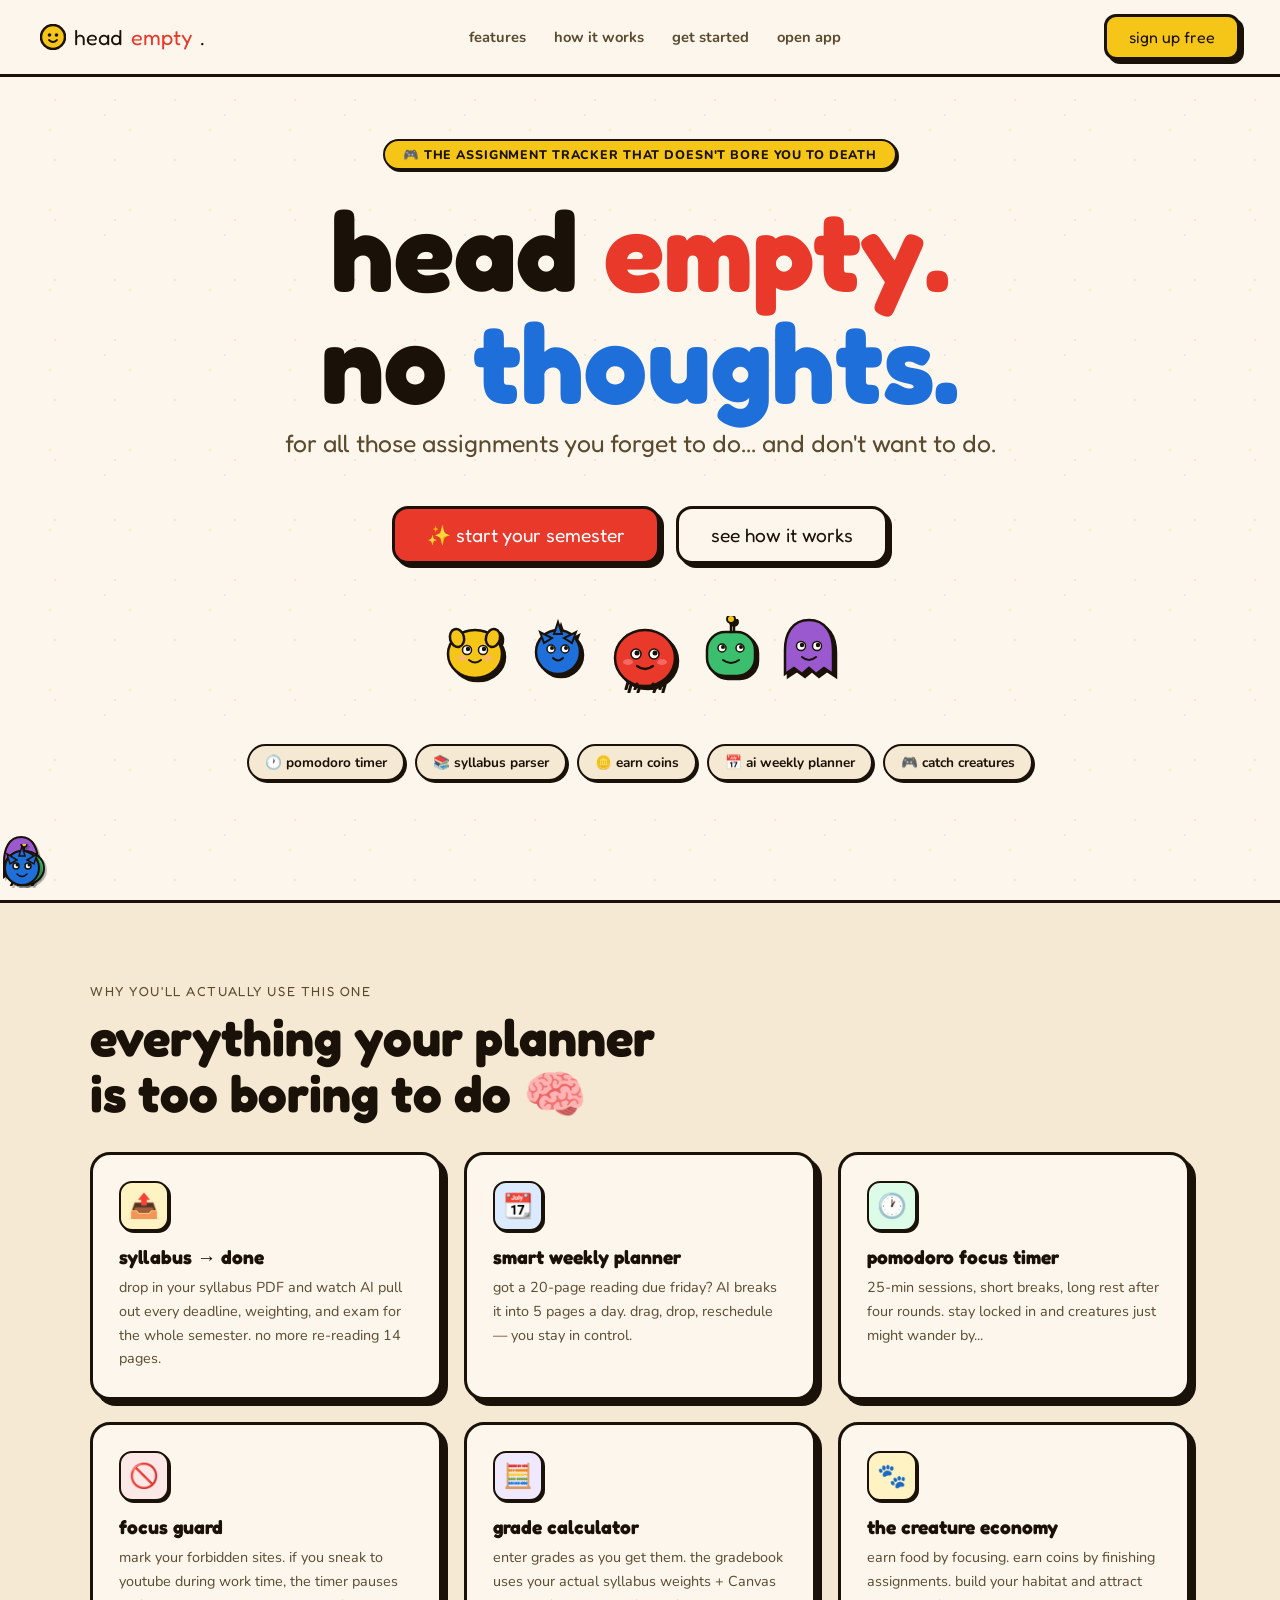
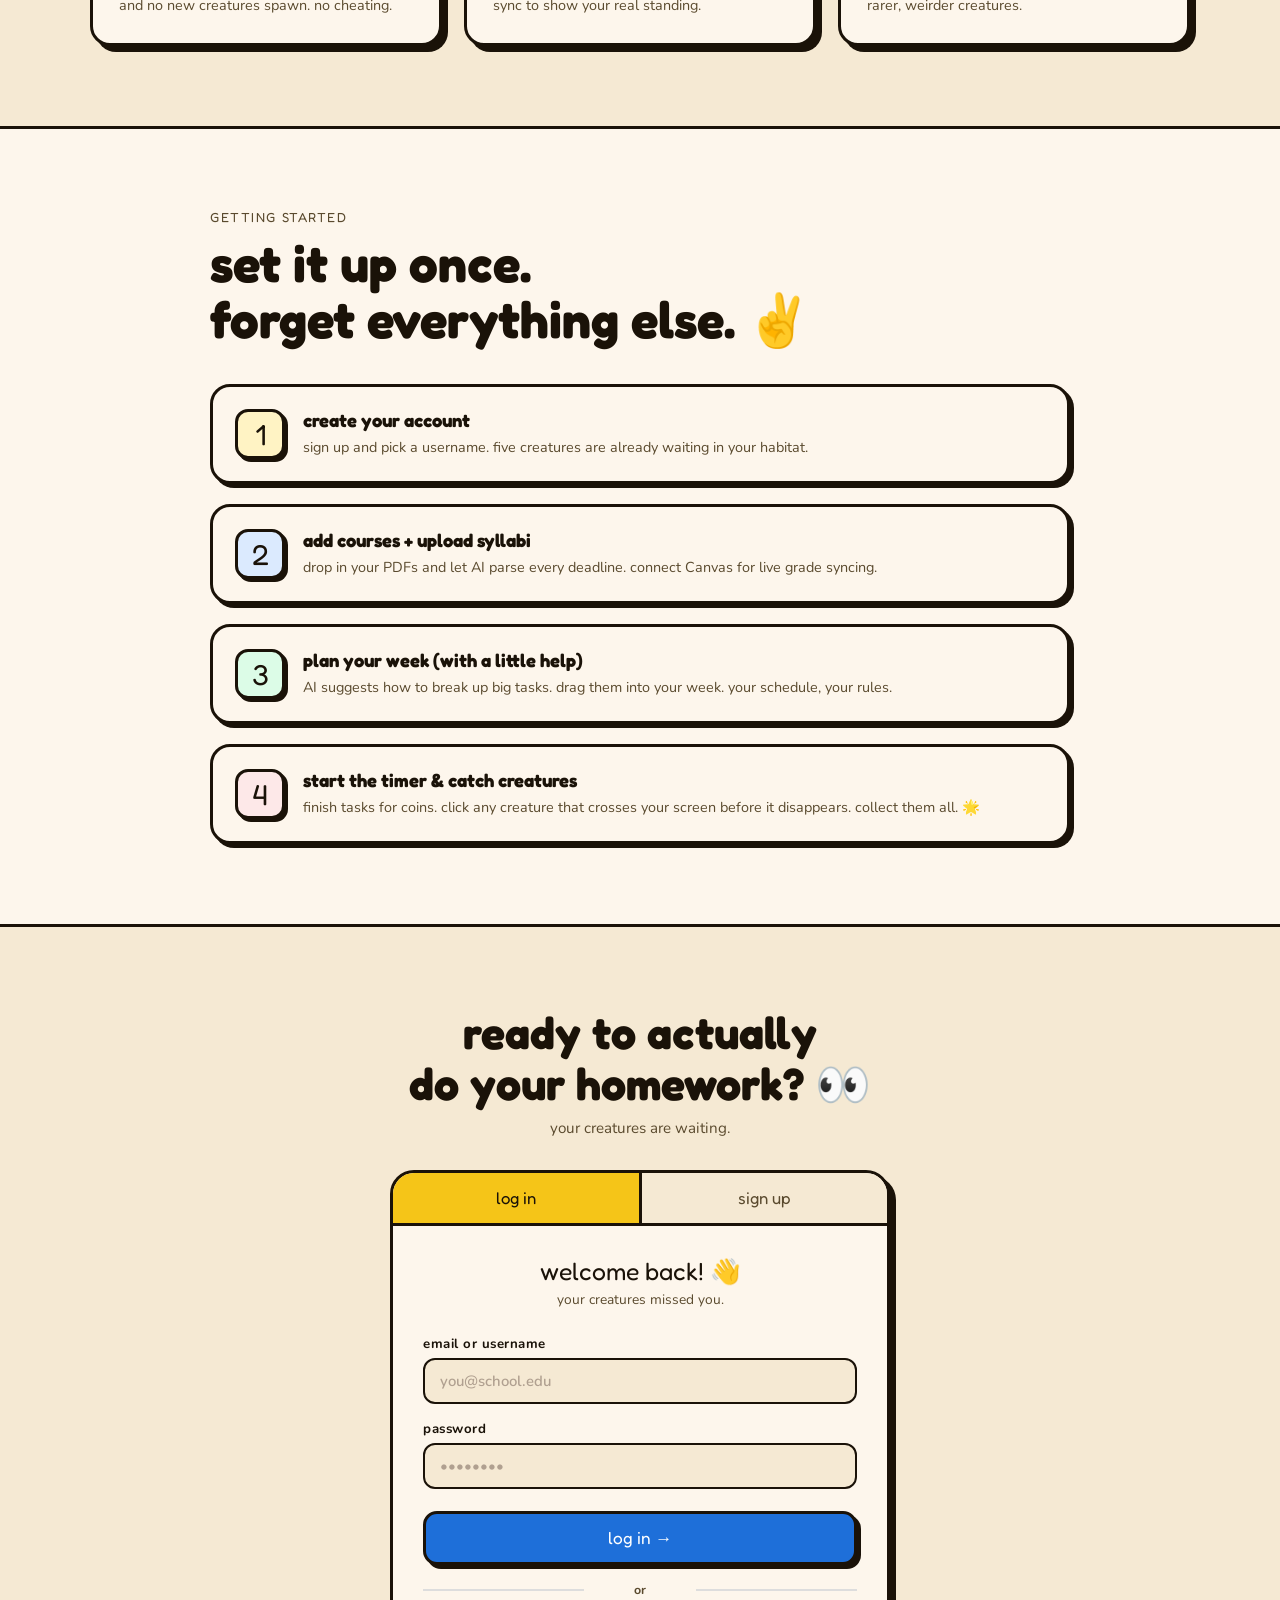
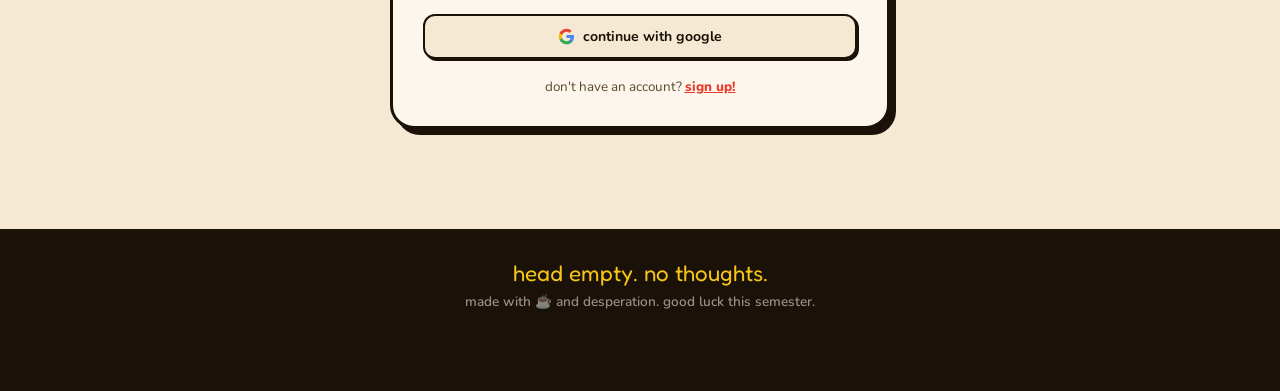
==== index.html @ 8c41ef98 "many changes moved to database, landing page, new characters, google oAuth" ====
<!DOCTYPE html>
<html lang="en">
<head>
  <meta charset="UTF-8" />
  <meta name="viewport" content="width=device-width, initial-scale=1.0" />
  <title>head empty. no thoughts.</title>
  <!-- Same host as Live Server / static hosting; must match a CORS origin on the API -->
  <meta name="api-base" content="http://127.0.0.1:8001" />
  <link href="https://fonts.googleapis.com/css2?family=Fredoka+One&family=Nunito:wght@400;600;700;800&display=swap" rel="stylesheet" />
  <style>
    *, *::before, *::after { box-sizing: border-box; margin: 0; padding: 0; }

    :root {
      --beige: #fdf6ec;
      --beige-dark: #f5e9d3;
      --red: #e8392a;
      --blue: #1e6fd9;
      --yellow: #f5c518;
      --green: #3bbf6e;
      --purple: #9b59d0;
      --ink: #1a1208;
      --ink-light: #5a4a2e;
      --card-shadow: 4px 4px 0px var(--ink);
      --card-shadow-lg: 6px 6px 0px var(--ink);
    }

    html { scroll-behavior: smooth; }

    body {
      background-color: var(--beige);
      font-family: 'Nunito', sans-serif;
      color: var(--ink);
      overflow-x: hidden;
    }

    body::before {
      content: '';
      position: fixed; inset: 0;
      background-image:
        radial-gradient(circle, var(--yellow) 2px, transparent 2px),
        radial-gradient(circle, var(--blue) 1.5px, transparent 1.5px),
        radial-gradient(circle, var(--red) 1px, transparent 1px);
      background-size: 80px 80px, 120px 120px, 60px 60px;
      background-position: 10px 10px, 45px 55px, 25px 70px;
      opacity: 0.10;
      pointer-events: none; z-index: 0;
    }

    /* ── WALKING CREATURES ── */
    .creature-lane {
      position: fixed;
      bottom: 0; left: 0; right: 0;
      height: 72px;
      overflow: hidden;
      pointer-events: none;
      z-index: 999;
    }

    .creature {
      position: absolute;
      bottom: 8px;
      animation: walk linear infinite;
      cursor: pointer;
      pointer-events: all;
      transition: transform 0.1s;
      filter: drop-shadow(2px 2px 0px rgba(0,0,0,0.25));
    }
    .creature:hover { transform: scale(1.3) translateY(-6px) !important; }

    @keyframes walk {
      from { transform: translateX(-120px); }
      to   { transform: translateX(calc(100vw + 120px)); }
    }

    .c1 { animation-duration: 18s; animation-delay: 0s; }
    .c2 { animation-duration: 23s; animation-delay: 7s; }
    .c3 { animation-duration: 16s; animation-delay: 14s; }
    .c4 { animation-duration: 29s; animation-delay: 3s; }

    /* ── NAV ── */
    nav {
      position: fixed; top: 0; left: 0; right: 0;
      z-index: 500;
      display: flex; align-items: center; justify-content: space-between;
      padding: 14px 40px;
      background: var(--beige);
      border-bottom: 3px solid var(--ink);
    }

    .nav-logo {
      font-family: 'Fredoka One', cursive;
      font-size: 1.35rem;
      color: var(--ink);
      text-decoration: none;
      display: flex; align-items: center; gap: 8px;
    }
    .nav-logo span { color: var(--red); }

    .nav-links { display: flex; gap: 28px; align-items: center; }
    .nav-links a {
      font-weight: 700; font-size: 0.92rem;
      color: var(--ink-light); text-decoration: none; text-transform: lowercase;
      transition: color 0.15s;
    }
    .nav-links a:hover { color: var(--red); }

    .btn {
      display: inline-flex; align-items: center; justify-content: center; gap: 6px;
      padding: 10px 22px;
      font-family: 'Fredoka One', cursive;
      font-size: 1rem;
      border-radius: 12px;
      border: 3px solid var(--ink);
      cursor: pointer;
      transition: transform 0.1s, box-shadow 0.1s;
      text-decoration: none;
      box-shadow: var(--card-shadow);
      text-transform: lowercase;
    }
    .btn:hover  { transform: translate(-2px,-2px); box-shadow: var(--card-shadow-lg); }
    .btn:active { transform: translate(2px,2px); box-shadow: 1px 1px 0 var(--ink); }
    .btn-yellow { background: var(--yellow); color: var(--ink); }
    .btn-red    { background: var(--red);    color: #fff; }
    .btn-blue   { background: var(--blue);   color: #fff; }
    .btn-ghost  { background: var(--beige);  color: var(--ink); }
    .btn-big    { padding: 14px 32px; font-size: 1.2rem; border-radius: 16px; }

    /* ── HERO ── */
    .hero {
      min-height: 100vh;
      display: flex; flex-direction: column;
      align-items: center; justify-content: center;
      padding: 120px 40px 100px;
      text-align: center;
      position: relative; z-index: 1;
    }

    .hero-eyebrow {
      display: inline-block;
      background: var(--yellow);
      border: 2.5px solid var(--ink);
      border-radius: 99px;
      padding: 5px 18px;
      font-weight: 800; font-size: 0.78rem;
      letter-spacing: 0.07em; text-transform: uppercase;
      margin-bottom: 24px;
      box-shadow: 2px 2px 0 var(--ink);
      animation: pop-in 0.5s cubic-bezier(.34,1.56,.64,1) both;
    }

    .hero-title {
      font-family: 'Fredoka One', cursive;
      font-size: clamp(3rem, 9vw, 7rem);
      line-height: 1.0;
      margin-bottom: 10px;
      animation: pop-in 0.55s cubic-bezier(.34,1.56,.64,1) 0.1s both;
    }
    .hero-title .r { color: var(--red); }
    .hero-title .b { color: var(--blue); }

    .hero-sub {
      font-family: 'Fredoka One', cursive;
      font-size: clamp(1rem, 2.5vw, 1.55rem);
      color: var(--ink-light);
      margin-bottom: 48px;
      animation: pop-in 0.6s cubic-bezier(.34,1.56,.64,1) 0.2s both;
    }

    .hero-ctas {
      display: flex; gap: 16px; flex-wrap: wrap; justify-content: center;
      animation: pop-in 0.65s cubic-bezier(.34,1.56,.64,1) 0.3s both;
    }

    .hero-creatures {
      display: flex; gap: 18px; justify-content: center; flex-wrap: wrap;
      margin-top: 52px;
      animation: pop-in 0.7s cubic-bezier(.34,1.56,.64,1) 0.5s both;
    }
    .hc {
      animation: bob 2s ease-in-out infinite;
      cursor: pointer;
      filter: drop-shadow(3px 3px 0 var(--ink));
      transition: transform 0.15s;
    }
    .hc:nth-child(2) { animation-delay: 0.3s; }
    .hc:nth-child(3) { animation-delay: 0.6s; }
    .hc:nth-child(4) { animation-delay: 0.9s; }
    .hc:nth-child(5) { animation-delay: 1.2s; }
    .hc:hover { transform: scale(1.15) rotate(-5deg) !important; }

    @keyframes bob {
      0%,100% { transform: translateY(0); }
      50%      { transform: translateY(-10px); }
    }

    .hero-pills {
      display: flex; gap: 10px; flex-wrap: wrap; justify-content: center;
      margin-top: 48px;
      animation: pop-in 0.7s cubic-bezier(.34,1.56,.64,1) 0.65s both;
    }
    .pill {
      background: var(--beige-dark);
      border: 2.5px solid var(--ink);
      border-radius: 99px;
      padding: 7px 16px;
      font-weight: 700; font-size: 0.85rem;
      display: flex; align-items: center; gap: 5px;
      box-shadow: 2px 2px 0 var(--ink);
    }

    /* ── FEATURES ── */
    .features {
      background: var(--beige-dark);
      border-top: 3px solid var(--ink);
      border-bottom: 3px solid var(--ink);
      padding: 80px 40px;
      position: relative; z-index: 1;
    }
    .features-inner {
      max-width: 1100px; margin: 0 auto;
      display: grid; grid-template-columns: repeat(auto-fit, minmax(260px, 1fr));
      gap: 22px;
    }
    .feat-head { grid-column: 1/-1; margin-bottom: 8px; }
    .section-label {
      font-family: 'Fredoka One', cursive;
      font-size: 0.82rem; letter-spacing: 0.12em;
      text-transform: uppercase; color: var(--ink-light); margin-bottom: 10px;
    }
    .section-title {
      font-family: 'Fredoka One', cursive;
      font-size: clamp(2rem, 5vw, 3.2rem); line-height: 1.1;
    }

    .feat-card {
      background: var(--beige);
      border: 3px solid var(--ink); border-radius: 20px;
      padding: 26px;
      box-shadow: var(--card-shadow-lg);
      transition: transform 0.15s, box-shadow 0.15s;
      opacity: 0;
    }
    .feat-card:hover { transform: translate(-3px,-3px); box-shadow: 9px 9px 0 var(--ink); }
    .feat-icon {
      width: 50px; height: 50px; border-radius: 13px;
      border: 2.5px solid var(--ink);
      display: flex; align-items: center; justify-content: center;
      font-size: 1.5rem; margin-bottom: 14px;
      box-shadow: 2px 2px 0 var(--ink);
    }
    .feat-card h3 { font-family: 'Fredoka One', cursive; font-size: 1.2rem; margin-bottom: 7px; }
    .feat-card p  { font-size: 0.9rem; color: var(--ink-light); line-height: 1.65; }

    /* ── HOW IT WORKS ── */
    .how-section {
      padding: 80px 40px;
      background: var(--beige);
      position: relative; z-index: 1;
    }
    .how-inner { max-width: 860px; margin: 0 auto; }
    .steps { display: flex; flex-direction: column; gap: 20px; margin-top: 36px; }
    .step {
      display: flex; gap: 18px; align-items: flex-start;
      padding: 22px; background: var(--beige);
      border: 3px solid var(--ink); border-radius: 20px;
      box-shadow: var(--card-shadow);
      opacity: 0;
    }
    .step-num {
      font-family: 'Fredoka One', cursive; font-size: 1.8rem;
      min-width: 50px; height: 50px; border-radius: 13px;
      border: 3px solid var(--ink);
      display: flex; align-items: center; justify-content: center;
      flex-shrink: 0; box-shadow: 3px 3px 0 var(--ink);
    }
    .step-body h4 { font-family: 'Fredoka One', cursive; font-size: 1.15rem; margin-bottom: 5px; }
    .step-body p  { font-size: 0.9rem; color: var(--ink-light); line-height: 1.6; }

    /* ── AUTH ── */
    .auth-section {
      background: var(--beige-dark);
      border-top: 3px solid var(--ink);
      padding: 80px 40px 100px;
      position: relative; z-index: 1;
    }
    .auth-inner { max-width: 500px; margin: 0 auto; }
    .auth-heading { text-align: center; margin-bottom: 32px; }
    .auth-heading h2 { font-family: 'Fredoka One', cursive; font-size: clamp(1.8rem,4vw,2.8rem); line-height: 1.15; }
    .auth-heading p { color: var(--ink-light); font-size: 0.95rem; margin-top: 8px; }

    .auth-card {
      background: var(--beige);
      border: 3px solid var(--ink); border-radius: 24px;
      box-shadow: var(--card-shadow-lg);
      overflow: hidden;
    }
    .auth-tabs { display: flex; border-bottom: 3px solid var(--ink); }
    .auth-tab {
      flex: 1; padding: 15px;
      font-family: 'Fredoka One', cursive; font-size: 1.05rem;
      text-align: center; cursor: pointer;
      background: var(--beige-dark); color: var(--ink-light);
      border: none; text-transform: lowercase;
      transition: background 0.15s, color 0.15s;
    }
    .auth-tab:first-child { border-right: 3px solid var(--ink); }
    .auth-tab.active { background: var(--yellow); color: var(--ink); }

    .auth-body { padding: 30px; }
    .auth-panel { display: none; }
    .auth-panel.active { display: block; }
    .auth-greet { font-family: 'Fredoka One', cursive; font-size: 1.55rem; text-align: center; margin-bottom: 4px; }
    .auth-hint  { font-size: 0.86rem; color: var(--ink-light); text-align: center; margin-bottom: 26px; }

    .fg { margin-bottom: 16px; }
    .fl { display: block; font-weight: 700; font-size: 0.83rem; margin-bottom: 5px; text-transform: lowercase; letter-spacing: 0.04em; }
    .fi {
      width: 100%; padding: 11px 15px;
      font-family: 'Nunito', sans-serif; font-size: 0.93rem; font-weight: 600;
      border: 2.5px solid var(--ink); border-radius: 12px;
      background: var(--beige-dark); color: var(--ink); outline: none;
      transition: box-shadow 0.15s, border-color 0.15s;
    }
    .fi::placeholder { color: #b0a090; }
    .fi:focus { border-color: var(--blue); box-shadow: 0 0 0 3px rgba(30,111,217,0.15); }

    .form-row { display: grid; grid-template-columns: 1fr 1fr; gap: 12px; }

    .submit-btn { width: 100%; margin-top: 6px; font-size: 1.08rem; padding: 13px; border-radius: 14px; }

    .or-divider {
      text-align: center; color: var(--ink-light);
      font-size: 0.78rem; font-weight: 700; margin: 16px 0; position: relative;
    }
    .or-divider::before, .or-divider::after {
      content: ''; position: absolute; top: 50%;
      width: 37%; height: 2px; background: var(--beige-dark); border: 1px solid #ddd;
    }
    .or-divider::before { left: 0; }
    .or-divider::after  { right: 0; }

    .social-btn {
      width: 100%; padding: 11px;
      background: var(--beige-dark); border: 2.5px solid var(--ink); border-radius: 12px;
      font-family: 'Nunito', sans-serif; font-weight: 700; font-size: 0.88rem;
      cursor: pointer; display: flex; align-items: center; justify-content: center; gap: 8px;
      box-shadow: 2px 2px 0 var(--ink); color: var(--ink);
      transition: transform 0.1s, box-shadow 0.1s;
    }
    .social-btn:hover { transform: translate(-2px,-2px); box-shadow: var(--card-shadow); }

    .auth-switch { text-align: center; font-size: 0.84rem; color: var(--ink-light); margin-top: 18px; }
    .auth-switch button {
      background: none; border: none; color: var(--red);
      font-weight: 800; font-family: 'Nunito', sans-serif; font-size: 0.84rem;
      cursor: pointer; text-decoration: underline;
    }

    .auth-flash {
      margin-bottom: 14px; padding: 10px 14px; font-size: 0.86rem; font-weight: 700;
      border-radius: 12px; border: 2.5px solid var(--ink);
      background: #fde8e8; color: var(--ink);
    }
    .auth-flash.ok { background: #dcfce7; }

    /* ── FOOTER ── */
    footer {
      background: var(--ink); color: var(--beige);
      text-align: center; padding: 30px 40px 80px;
      position: relative; z-index: 1;
    }
    .footer-logo { font-family: 'Fredoka One', cursive; font-size: 1.4rem; color: var(--yellow); margin-bottom: 6px; }
    footer p { font-size: 0.85rem; opacity: 0.55; font-weight: 600; }

    /* ── ANIMATIONS ── */
    @keyframes pop-in {
      from { opacity: 0; transform: scale(0.8) translateY(20px); }
      to   { opacity: 1; transform: scale(1) translateY(0); }
    }
    .revealed { animation: pop-in 0.5s cubic-bezier(.34,1.56,.64,1) both; }

    /* Coin burst */
    .coin-burst {
      position: fixed; font-family: 'Fredoka One', cursive; font-size: 1.05rem;
      color: var(--yellow); text-shadow: 1px 1px 0 var(--ink);
      pointer-events: none; z-index: 9999;
      animation: burst 0.9s ease-out both;
    }
    @keyframes burst {
      from { opacity: 1; transform: translateY(0) scale(1); }
      to   { opacity: 0; transform: translateY(-60px) scale(1.4); }
    }

    @media (max-width: 640px) {
      nav { padding: 12px 18px; }
      .nav-links { display: none; }
      .hero { padding: 100px 20px 80px; }
      .features, .how-section, .auth-section { padding: 60px 20px; }
      .form-row { grid-template-columns: 1fr; }
    }
  </style>
</head>
<body>

<!-- NAV -->
<nav>
  <a class="nav-logo" href="#">
    <svg width="26" height="26" viewBox="0 0 26 26"><circle cx="13" cy="13" r="12" fill="#f5c518" stroke="#1a1208" stroke-width="2.5"/><circle cx="9.5" cy="11" r="1.8" fill="#1a1208"/><circle cx="16.5" cy="11" r="1.8" fill="#1a1208"/><path d="M9 16 Q13 20 17 16" stroke="#1a1208" stroke-width="1.8" fill="none" stroke-linecap="round"/></svg>
    head <span>empty</span>.
  </a>
  <div class="nav-links">
    <a href="#features">features</a>
    <a href="#how">how it works</a>
    <a href="#auth">get started</a>
    <a href="app.html">open app</a>
  </div>
  <a class="btn btn-yellow" href="#auth">sign up free</a>
</nav>

<!-- HERO -->
<section class="hero" id="home">
  <div class="hero-eyebrow">🎮 the assignment tracker that doesn't bore you to death</div>

  <h1 class="hero-title">
    head <span class="r">empty.</span><br>no <span class="b">thoughts.</span>
  </h1>
  <p class="hero-sub">for all those assignments you forget to do... and don't want to do.</p>

  <div class="hero-ctas">
    <a class="btn btn-red btn-big" href="#auth">✨ start your semester</a>
    <a class="btn btn-ghost btn-big" href="#features">see how it works</a>
  </div>

  <!-- HERO CREATURES -->
  <div class="hero-creatures">
    <!-- Yellow round blob -->
    <div class="hc" onclick="collectHero(this)">
      <svg width="66" height="66" viewBox="0 0 66 66">
        <ellipse cx="33" cy="38" rx="27" ry="24" fill="#f5c518" stroke="#1a1208" stroke-width="2.5"/>
        <ellipse cx="15" cy="22" rx="7" ry="9" fill="#f5c518" stroke="#1a1208" stroke-width="2.5" transform="rotate(-15 15 22)"/>
        <ellipse cx="51" cy="22" rx="7" ry="9" fill="#f5c518" stroke="#1a1208" stroke-width="2.5" transform="rotate(15 51 22)"/>
        <circle cx="25" cy="34" r="4.5" fill="#fff" stroke="#1a1208" stroke-width="1.5"/>
        <circle cx="41" cy="34" r="4.5" fill="#fff" stroke="#1a1208" stroke-width="1.5"/>
        <circle cx="26" cy="33" r="2.2" fill="#1a1208"/>
        <circle cx="42" cy="33" r="2.2" fill="#1a1208"/>
        <path d="M27 44 Q33 49 39 44" stroke="#1a1208" stroke-width="2" fill="none" stroke-linecap="round"/>
        <ellipse cx="20" cy="42" rx="5" ry="3" fill="#ffaaaa" opacity="0.5"/>
        <ellipse cx="46" cy="42" rx="5" ry="3" fill="#ffaaaa" opacity="0.5"/>
      </svg>
    </div>
    <!-- Blue spiky -->
    <div class="hc" onclick="collectHero(this)">
      <svg width="64" height="64" viewBox="0 0 64 64">
        <ellipse cx="32" cy="36" rx="22" ry="22" fill="#1e6fd9" stroke="#1a1208" stroke-width="2.5"/>
        <polygon points="32,6 36,18 28,18" fill="#1e6fd9" stroke="#1a1208" stroke-width="2"/>
        <polygon points="50,16 46,27 38,22" fill="#1e6fd9" stroke="#1a1208" stroke-width="2"/>
        <polygon points="14,16 18,27 26,22" fill="#1e6fd9" stroke="#1a1208" stroke-width="2"/>
        <circle cx="25" cy="33" r="4" fill="#fff" stroke="#1a1208" stroke-width="1.5"/>
        <circle cx="39" cy="33" r="4" fill="#fff" stroke="#1a1208" stroke-width="1.5"/>
        <circle cx="26" cy="32" r="2" fill="#1a1208"/>
        <circle cx="40" cy="32" r="2" fill="#1a1208"/>
        <path d="M27 42 Q32 47 37 42" stroke="#1a1208" stroke-width="2" fill="none" stroke-linecap="round"/>
      </svg>
    </div>
    <!-- Red chubby -->
    <div class="hc" onclick="collectHero(this)">
      <svg width="74" height="74" viewBox="0 0 74 74">
        <ellipse cx="37" cy="42" rx="30" ry="28" fill="#e8392a" stroke="#1a1208" stroke-width="2.5"/>
        <line x1="20" y1="66" x2="18" y2="73" stroke="#1a1208" stroke-width="3" stroke-linecap="round"/>
        <line x1="29" y1="68" x2="27" y2="73" stroke="#1a1208" stroke-width="3" stroke-linecap="round"/>
        <line x1="45" y1="68" x2="43" y2="73" stroke="#1a1208" stroke-width="3" stroke-linecap="round"/>
        <line x1="54" y1="66" x2="52" y2="73" stroke="#1a1208" stroke-width="3" stroke-linecap="round"/>
        <circle cx="28" cy="38" r="5" fill="#fff" stroke="#1a1208" stroke-width="1.5"/>
        <circle cx="46" cy="38" r="5" fill="#fff" stroke="#1a1208" stroke-width="1.5"/>
        <circle cx="29" cy="37" r="2.5" fill="#1a1208"/>
        <circle cx="47" cy="37" r="2.5" fill="#1a1208"/>
        <path d="M29 50 Q37 56 45 50" stroke="#1a1208" stroke-width="2.2" fill="none" stroke-linecap="round"/>
        <ellipse cx="20" cy="46" rx="5" ry="3" fill="#ff9999" opacity="0.5"/>
        <ellipse cx="54" cy="46" rx="5" ry="3" fill="#ff9999" opacity="0.5"/>
      </svg>
    </div>
    <!-- Green antenna -->
    <div class="hc" onclick="collectHero(this)">
      <svg width="62" height="68" viewBox="0 0 62 68">
        <rect x="7" y="16" width="48" height="44" rx="18" fill="#3bbf6e" stroke="#1a1208" stroke-width="2.5"/>
        <line x1="31" y1="16" x2="31" y2="4" stroke="#1a1208" stroke-width="2.5" stroke-linecap="round"/>
        <circle cx="31" cy="3" r="4" fill="#f5c518" stroke="#1a1208" stroke-width="2"/>
        <circle cx="22" cy="32" r="4" fill="#fff" stroke="#1a1208" stroke-width="1.5"/>
        <circle cx="40" cy="32" r="4" fill="#fff" stroke="#1a1208" stroke-width="1.5"/>
        <circle cx="23" cy="31" r="2" fill="#1a1208"/>
        <circle cx="41" cy="31" r="2" fill="#1a1208"/>
        <path d="M23 44 Q31 50 39 44" stroke="#1a1208" stroke-width="2" fill="none" stroke-linecap="round"/>
      </svg>
    </div>
    <!-- Purple ghost -->
    <div class="hc" onclick="collectHero(this)">
      <svg width="58" height="70" viewBox="0 0 58 70">
        <path d="M29 4 C12 4 5 18 5 34 L5 58 L14 52 L22 58 L29 52 L36 58 L44 52 L53 58 L53 34 C53 18 46 4 29 4Z" fill="#9b59d0" stroke="#1a1208" stroke-width="2.5"/>
        <circle cx="21" cy="30" r="4.5" fill="#fff" stroke="#1a1208" stroke-width="1.5"/>
        <circle cx="37" cy="30" r="4.5" fill="#fff" stroke="#1a1208" stroke-width="1.5"/>
        <circle cx="22" cy="29" r="2.2" fill="#1a1208"/>
        <circle cx="38" cy="29" r="2.2" fill="#1a1208"/>
        <path d="M22 41 Q29 47 36 41" stroke="#1a1208" stroke-width="2" fill="none" stroke-linecap="round"/>
      </svg>
    </div>
  </div>

  <div class="hero-pills">
    <span class="pill">🕐 pomodoro timer</span>
    <span class="pill">📚 syllabus parser</span>
    <span class="pill">🪙 earn coins</span>
    <span class="pill">📅 ai weekly planner</span>
    <span class="pill">🎮 catch creatures</span>
  </div>
</section>

<!-- FEATURES -->
<section class="features" id="features">
  <div class="features-inner">
    <div class="feat-head">
      <div class="section-label">why you'll actually use this one</div>
      <h2 class="section-title">everything your planner<br>is too boring to do 🧠</h2>
    </div>

    <div class="feat-card">
      <div class="feat-icon" style="background:#fff3c4;">📤</div>
      <h3>syllabus → done</h3>
      <p>drop in your syllabus PDF and watch AI pull out every deadline, weighting, and exam for the whole semester. no more re-reading 14 pages.</p>
    </div>
    <div class="feat-card">
      <div class="feat-icon" style="background:#dbeafe;">📆</div>
      <h3>smart weekly planner</h3>
      <p>got a 20-page reading due friday? AI breaks it into 5 pages a day. drag, drop, reschedule — you stay in control.</p>
    </div>
    <div class="feat-card">
      <div class="feat-icon" style="background:#dcfce7;">🕐</div>
      <h3>pomodoro focus timer</h3>
      <p>25-min sessions, short breaks, long rest after four rounds. stay locked in and creatures just might wander by...</p>
    </div>
    <div class="feat-card">
      <div class="feat-icon" style="background:#fde8e8;">🚫</div>
      <h3>focus guard</h3>
      <p>mark your forbidden sites. if you sneak to youtube during work time, the timer pauses and no new creatures spawn. no cheating.</p>
    </div>
    <div class="feat-card">
      <div class="feat-icon" style="background:#f0e8ff;">🧮</div>
      <h3>grade calculator</h3>
      <p>enter grades as you get them. the gradebook uses your actual syllabus weights + Canvas sync to show your real standing.</p>
    </div>
    <div class="feat-card">
      <div class="feat-icon" style="background:#fff3c4;">🐾</div>
      <h3>the creature economy</h3>
      <p>earn food by focusing. earn coins by finishing assignments. build your habitat and attract rarer, weirder creatures.</p>
    </div>
  </div>
</section>

<!-- HOW IT WORKS -->
<section class="how-section" id="how">
  <div class="how-inner">
    <div class="section-label">getting started</div>
    <h2 class="section-title">set it up once.<br>forget everything else. ✌️</h2>

    <div class="steps">
      <div class="step">
        <div class="step-num" style="background:#fff3c4;">1</div>
        <div class="step-body">
          <h4>create your account</h4>
          <p>sign up and pick a username. five creatures are already waiting in your habitat.</p>
        </div>
      </div>
      <div class="step">
        <div class="step-num" style="background:#dbeafe;">2</div>
        <div class="step-body">
          <h4>add courses + upload syllabi</h4>
          <p>drop in your PDFs and let AI parse every deadline. connect Canvas for live grade syncing.</p>
        </div>
      </div>
      <div class="step">
        <div class="step-num" style="background:#dcfce7;">3</div>
        <div class="step-body">
          <h4>plan your week (with a little help)</h4>
          <p>AI suggests how to break up big tasks. drag them into your week. your schedule, your rules.</p>
        </div>
      </div>
      <div class="step">
        <div class="step-num" style="background:#fde8e8;">4</div>
        <div class="step-body">
          <h4>start the timer & catch creatures</h4>
          <p>finish tasks for coins. click any creature that crosses your screen before it disappears. collect them all. 🌟</p>
        </div>
      </div>
    </div>
  </div>
</section>

<!-- AUTH -->
<section class="auth-section" id="auth">
  <div class="auth-inner">
    <div class="auth-heading">
      <h2>ready to actually<br>do your homework? 👀</h2>
      <p>your creatures are waiting.</p>
    </div>

    <div class="auth-card">
      <div class="auth-tabs">
        <button class="auth-tab active" id="tab-login" onclick="switchTab('login')">log in</button>
        <button class="auth-tab" id="tab-signup" onclick="switchTab('signup')">sign up</button>
      </div>

      <div class="auth-body">
        <p id="auth-flash" class="auth-flash" role="alert" hidden></p>

        <!-- LOGIN PANEL -->
        <div class="auth-panel active" id="panel-login">
          <p class="auth-greet">welcome back! 👋</p>
          <p class="auth-hint">your creatures missed you.</p>
          <div class="fg">
            <label class="fl">email or username</label>
            <input id="login-ident" class="fi" type="text" placeholder="you@school.edu" autocomplete="username" />
          </div>
          <div class="fg">
            <label class="fl">password</label>
            <input id="login-password" class="fi" type="password" placeholder="••••••••" autocomplete="current-password" />
          </div>
          <button type="button" class="btn btn-blue submit-btn" onclick="handleAuth(this,'login')">log in →</button>
          <div class="or-divider">or</div>
          <button type="button" class="social-btn" onclick="startGoogle()">
            <svg width="17" height="17" viewBox="0 0 24 24"><path fill="#4285F4" d="M22.56 12.25c0-.78-.07-1.53-.2-2.25H12v4.26h5.92c-.26 1.37-1.04 2.53-2.21 3.31v2.77h3.57c2.08-1.92 3.28-4.74 3.28-8.09z"/><path fill="#34A853" d="M12 23c2.97 0 5.46-.98 7.28-2.66l-3.57-2.77c-.98.66-2.23 1.06-3.71 1.06-2.86 0-5.29-1.93-6.16-4.53H2.18v2.84C3.99 20.53 7.7 23 12 23z"/><path fill="#FBBC05" d="M5.84 14.09c-.22-.66-.35-1.36-.35-2.09s.13-1.43.35-2.09V7.07H2.18C1.43 8.55 1 10.22 1 12s.43 3.45 1.18 4.93l2.85-2.22.81-.62z"/><path fill="#EA4335" d="M12 5.38c1.62 0 3.06.56 4.21 1.64l3.15-3.15C17.45 2.09 14.97 1 12 1 7.7 1 3.99 3.47 2.18 7.07l3.66 2.84c.87-2.6 3.3-4.53 6.16-4.53z"/></svg>
            continue with google
          </button>
          <p class="auth-switch">don't have an account? <button onclick="switchTab('signup')">sign up!</button></p>
        </div>

        <!-- SIGNUP PANEL -->
        <div class="auth-panel" id="panel-signup">
          <p class="auth-greet">let's get you set up! 🎉</p>
          <p class="auth-hint">takes about 30 seconds. promise.</p>
          <div class="form-row">
            <div class="fg">
              <label class="fl">first name</label>
              <input id="signup-first" class="fi" type="text" placeholder="your name" autocomplete="given-name" />
            </div>
            <div class="fg">
              <label class="fl">username</label>
              <input id="signup-username" class="fi" type="text" placeholder="coolstudent" autocomplete="username" />
            </div>
          </div>
          <div class="fg">
            <label class="fl">email</label>
            <input id="signup-email" class="fi" type="email" placeholder="you@school.edu" autocomplete="email" />
          </div>
          <div class="fg">
            <label class="fl">password</label>
            <input id="signup-password" class="fi" type="password" placeholder="make it good!" autocomplete="new-password" />
          </div>
          <button type="button" class="btn btn-red submit-btn" onclick="handleAuth(this,'signup')">create account ✨</button>
          <div class="or-divider">or</div>
          <button type="button" class="social-btn" onclick="startGoogle()">
            <svg width="17" height="17" viewBox="0 0 24 24"><path fill="#4285F4" d="M22.56 12.25c0-.78-.07-1.53-.2-2.25H12v4.26h5.92c-.26 1.37-1.04 2.53-2.21 3.31v2.77h3.57c2.08-1.92 3.28-4.74 3.28-8.09z"/><path fill="#34A853" d="M12 23c2.97 0 5.46-.98 7.28-2.66l-3.57-2.77c-.98.66-2.23 1.06-3.71 1.06-2.86 0-5.29-1.93-6.16-4.53H2.18v2.84C3.99 20.53 7.7 23 12 23z"/><path fill="#FBBC05" d="M5.84 14.09c-.22-.66-.35-1.36-.35-2.09s.13-1.43.35-2.09V7.07H2.18C1.43 8.55 1 10.22 1 12s.43 3.45 1.18 4.93l2.85-2.22.81-.62z"/><path fill="#EA4335" d="M12 5.38c1.62 0 3.06.56 4.21 1.64l3.15-3.15C17.45 2.09 14.97 1 12 1 7.7 1 3.99 3.47 2.18 7.07l3.66 2.84c.87-2.6 3.3-4.53 6.16-4.53z"/></svg>
            continue with google
          </button>
          <p class="auth-switch">already have an account? <button onclick="switchTab('login')">log in!</button></p>
        </div>

      </div>
    </div>
  </div>
</section>

<!-- FOOTER -->
<footer>
  <div class="footer-logo">head empty. no thoughts.</div>
  <p>made with ☕ and desperation. good luck this semester.</p>
</footer>

<!-- WALKING CREATURES LANE -->
<div class="creature-lane">
  <div class="creature c1" onclick="collectWalker(this)">
    <svg width="46" height="46" viewBox="0 0 46 46">
      <ellipse cx="23" cy="28" rx="19" ry="16" fill="#f5c518" stroke="#1a1208" stroke-width="2"/>
      <line x1="13" y1="42" x2="11" y2="46" stroke="#1a1208" stroke-width="2.5" stroke-linecap="round"/>
      <line x1="20" y1="44" x2="18" y2="46" stroke="#1a1208" stroke-width="2.5" stroke-linecap="round"/>
      <line x1="27" y1="44" x2="25" y2="46" stroke="#1a1208" stroke-width="2.5" stroke-linecap="round"/>
      <line x1="34" y1="42" x2="32" y2="46" stroke="#1a1208" stroke-width="2.5" stroke-linecap="round"/>
      <circle cx="17" cy="24" r="3" fill="#fff" stroke="#1a1208" stroke-width="1.5"/>
      <circle cx="29" cy="24" r="3" fill="#fff" stroke="#1a1208" stroke-width="1.5"/>
      <circle cx="18" cy="23" r="1.5" fill="#1a1208"/>
      <circle cx="30" cy="23" r="1.5" fill="#1a1208"/>
      <path d="M18 32 Q23 36 28 32" stroke="#1a1208" stroke-width="1.5" fill="none" stroke-linecap="round"/>
    </svg>
  </div>
  <div class="creature c2" onclick="collectWalker(this)">
    <svg width="42" height="52" viewBox="0 0 42 52">
      <path d="M21 3 C9 3 4 15 4 28 L4 43 L11 38 L17 43 L21 38 L25 43 L31 38 L38 43 L38 28 C38 15 33 3 21 3Z" fill="#9b59d0" stroke="#1a1208" stroke-width="2"/>
      <circle cx="15" cy="24" r="3" fill="#fff" stroke="#1a1208" stroke-width="1.5"/>
      <circle cx="27" cy="24" r="3" fill="#fff" stroke="#1a1208" stroke-width="1.5"/>
      <circle cx="16" cy="23" r="1.5" fill="#1a1208"/>
      <circle cx="28" cy="23" r="1.5" fill="#1a1208"/>
      <path d="M16 32 Q21 37 26 32" stroke="#1a1208" stroke-width="1.5" fill="none" stroke-linecap="round"/>
    </svg>
  </div>
  <div class="creature c3" onclick="collectWalker(this)">
    <svg width="48" height="42" viewBox="0 0 48 42">
      <ellipse cx="24" cy="24" rx="20" ry="17" fill="#3bbf6e" stroke="#1a1208" stroke-width="2"/>
      <line x1="24" y1="7" x2="24" y2="1" stroke="#1a1208" stroke-width="2" stroke-linecap="round"/>
      <circle cx="24" cy="0" r="3" fill="#f5c518" stroke="#1a1208" stroke-width="1.5"/>
      <circle cx="17" cy="22" r="3" fill="#fff" stroke="#1a1208" stroke-width="1.5"/>
      <circle cx="31" cy="22" r="3" fill="#fff" stroke="#1a1208" stroke-width="1.5"/>
      <circle cx="18" cy="21" r="1.5" fill="#1a1208"/>
      <circle cx="32" cy="21" r="1.5" fill="#1a1208"/>
      <path d="M18 30 Q24 35 30 30" stroke="#1a1208" stroke-width="1.5" fill="none" stroke-linecap="round"/>
    </svg>
  </div>
  <div class="creature c4" onclick="collectWalker(this)">
    <svg width="44" height="44" viewBox="0 0 44 44">
      <ellipse cx="22" cy="26" rx="17" ry="17" fill="#1e6fd9" stroke="#1a1208" stroke-width="2"/>
      <polygon points="22,4 25,14 19,14" fill="#1e6fd9" stroke="#1a1208" stroke-width="1.5"/>
      <polygon points="37,12 34,22 27,18" fill="#1e6fd9" stroke="#1a1208" stroke-width="1.5"/>
      <polygon points="7,12 10,22 17,18" fill="#1e6fd9" stroke="#1a1208" stroke-width="1.5"/>
      <circle cx="16" cy="24" r="3" fill="#fff" stroke="#1a1208" stroke-width="1.5"/>
      <circle cx="28" cy="24" r="3" fill="#fff" stroke="#1a1208" stroke-width="1.5"/>
      <circle cx="17" cy="23" r="1.5" fill="#1a1208"/>
      <circle cx="29" cy="23" r="1.5" fill="#1a1208"/>
      <path d="M17 32 Q22 37 27 32" stroke="#1a1208" stroke-width="1.5" fill="none" stroke-linecap="round"/>
    </svg>
  </div>
</div>

<script>
  const TRACKER_JWT_KEY = 'henn_tracker_jwt';
  const TRACKER_USER_ID_KEY = 'henn_tracker_user_id';

  function getApiBase() {
    const m = document.querySelector('meta[name="api-base"]');
    const v = (m && m.getAttribute('content')) || '';
    return String(v).trim().replace(/\/$/, '');
  }

  function showAuthFlash(msg, ok) {
    const el = document.getElementById('auth-flash');
    if (!el) return;
    el.textContent = msg || '';
    el.classList.toggle('ok', !!ok);
    el.hidden = !msg;
  }

  function persistSession(token, user) {
    try {
      localStorage.setItem(TRACKER_JWT_KEY, token);
      if (user && user.id != null) localStorage.setItem(TRACKER_USER_ID_KEY, String(user.id));
    } catch (e) { /* ignore */ }
  }

  function startGoogle() {
    const base = getApiBase();
    if (!base) {
      showAuthFlash('Set the api-base meta tag in this page to your Flask server URL (see README).', false);
      document.getElementById('auth').scrollIntoView({ behavior: 'smooth' });
      return;
    }
    window.location.href = base + '/api/auth/google';
  }

  // Tab switch
  function switchTab(tab) {
    ['login','signup'].forEach(t => {
      document.getElementById('panel-'+t).classList.toggle('active', t === tab);
      document.getElementById('tab-'+t).classList.toggle('active', t === tab);
    });
  }

  // Coin/catch burst
  function spawnBurst(x, y, msg) {
    const el = document.createElement('div');
    el.className = 'coin-burst';
    el.textContent = msg;
    el.style.cssText = `left:${x}px;top:${y}px;`;
    document.body.appendChild(el);
    setTimeout(() => el.remove(), 950);
  }

  // Hero creature click
  function collectHero(el) {
    const r = el.getBoundingClientRect();
    spawnBurst(r.left + r.width/2 - 24, r.top - 10, '+1 🐾');
    el.style.transform = 'scale(0) translateY(-30px)';
    el.style.opacity = '0';
    el.style.transition = 'all 0.3s ease';
    setTimeout(() => {
      el.style.transform = '';
      el.style.opacity = '1';
      el.style.transition = '';
    }, 1600);
  }

  // Walking creature click
  function collectWalker(el) {
    const r = el.getBoundingClientRect();
    spawnBurst(r.left + r.width/2 - 30, r.top - 14, '🌟 caught!');
    el.style.opacity = '0';
    el.style.pointerEvents = 'none';
    setTimeout(() => {
      el.style.opacity = '1';
      el.style.pointerEvents = 'all';
    }, 14000);
  }

  async function handleAuth(btn, type) {
    const base = getApiBase();
    if (!base) {
      showAuthFlash('Set the api-base meta tag to your Flask server URL.', false);
      return;
    }
    const orig = btn.textContent;
    btn.textContent = type === 'login' ? 'logging in...' : 'creating account...';
    btn.disabled = true;
    showAuthFlash('', false);
    try {
      if (type === 'login') {
        const ident = document.getElementById('login-ident').value.trim();
        const password = document.getElementById('login-password').value;
        const res = await fetch(base + '/api/auth/login', {
          method: 'POST',
          headers: { 'Content-Type': 'application/json' },
          body: JSON.stringify({ email_or_username: ident, password }),
        });
        const data = await res.json().catch(() => ({}));
        if (!res.ok) throw new Error(data.detail || 'login failed');
        persistSession(data.token, data.user);
        showAuthFlash('you are in! redirecting…', true);
        window.location.href = 'app.html';
        return;
      }
      const email = document.getElementById('signup-email').value.trim();
      const password = document.getElementById('signup-password').value;
      const username = document.getElementById('signup-username').value.trim();
      const first_name = document.getElementById('signup-first').value.trim();
      const res = await fetch(base + '/api/auth/register', {
        method: 'POST',
        headers: { 'Content-Type': 'application/json' },
        body: JSON.stringify({ email, password, username, first_name }),
      });
      const data = await res.json().catch(() => ({}));
      if (!res.ok) throw new Error(data.detail || 'sign up failed');
      persistSession(data.token, data.user);
      showAuthFlash('account created! redirecting…', true);
      window.location.href = 'app.html';
    } catch (e) {
      showAuthFlash(String(e.message || e), false);
    } finally {
      btn.textContent = orig;
      btn.disabled = false;
    }
  }

  (function authQueryBanner() {
    try {
      const q = new URLSearchParams(window.location.search);
      if (q.get('auth') === 'error') {
        showAuthFlash('Google sign-in was cancelled or failed. Try again or use email/password.', false);
        document.getElementById('auth').scrollIntoView({ behavior: 'smooth' });
        if (window.history.replaceState) {
          window.history.replaceState({}, '', window.location.pathname + window.location.hash);
        }
      }
    } catch (e) { /* ignore */ }
  })();

  // Scroll-reveal for cards and steps
  const observer = new IntersectionObserver((entries) => {
    entries.forEach((entry, i) => {
      if (entry.isIntersecting) {
        const el = entry.target;
        const delay = (parseInt(el.dataset.i || 0) * 0.08) + 's';
        el.style.animation = `pop-in 0.5s cubic-bezier(.34,1.56,.64,1) ${delay} both`;
        observer.unobserve(el);
      }
    });
  }, { threshold: 0.1 });

  document.querySelectorAll('.feat-card, .step').forEach((el, i) => {
    el.dataset.i = i % 6;
    observer.observe(el);
  });
</script>
</body>
</html>
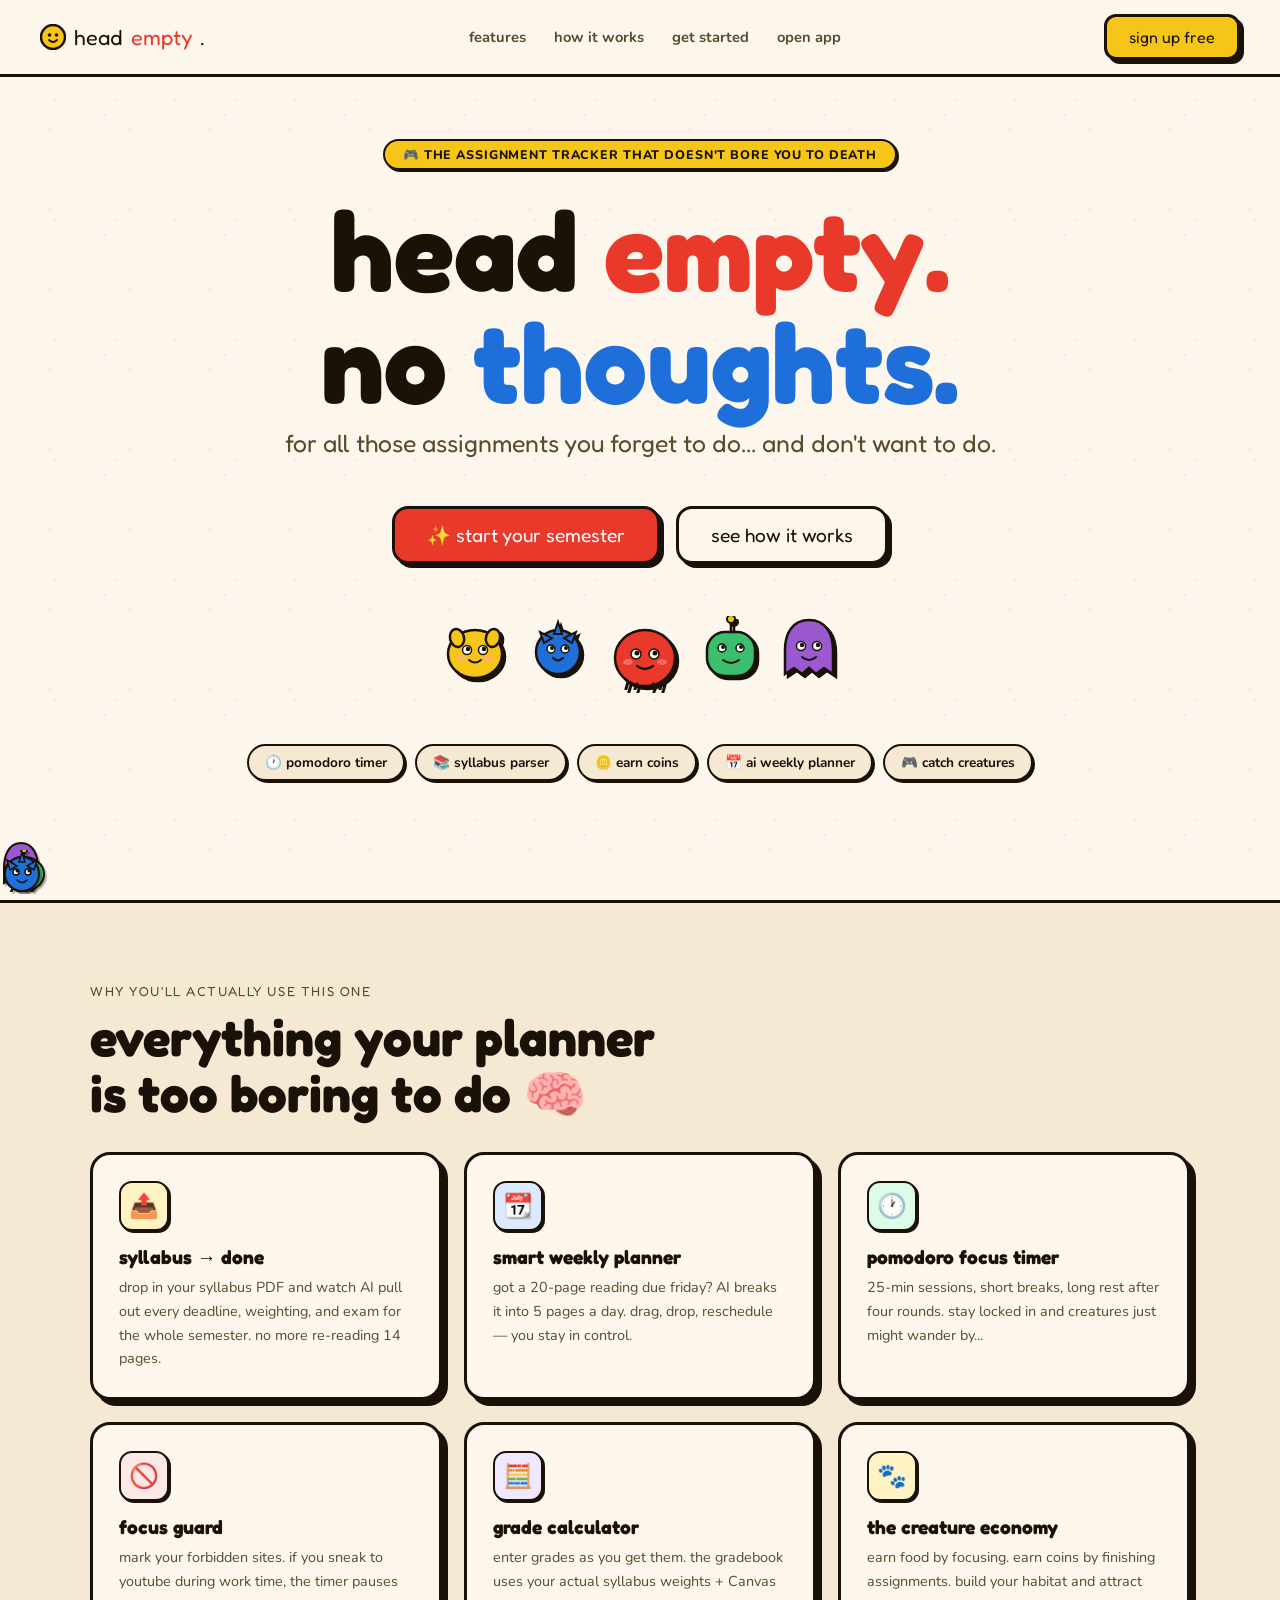
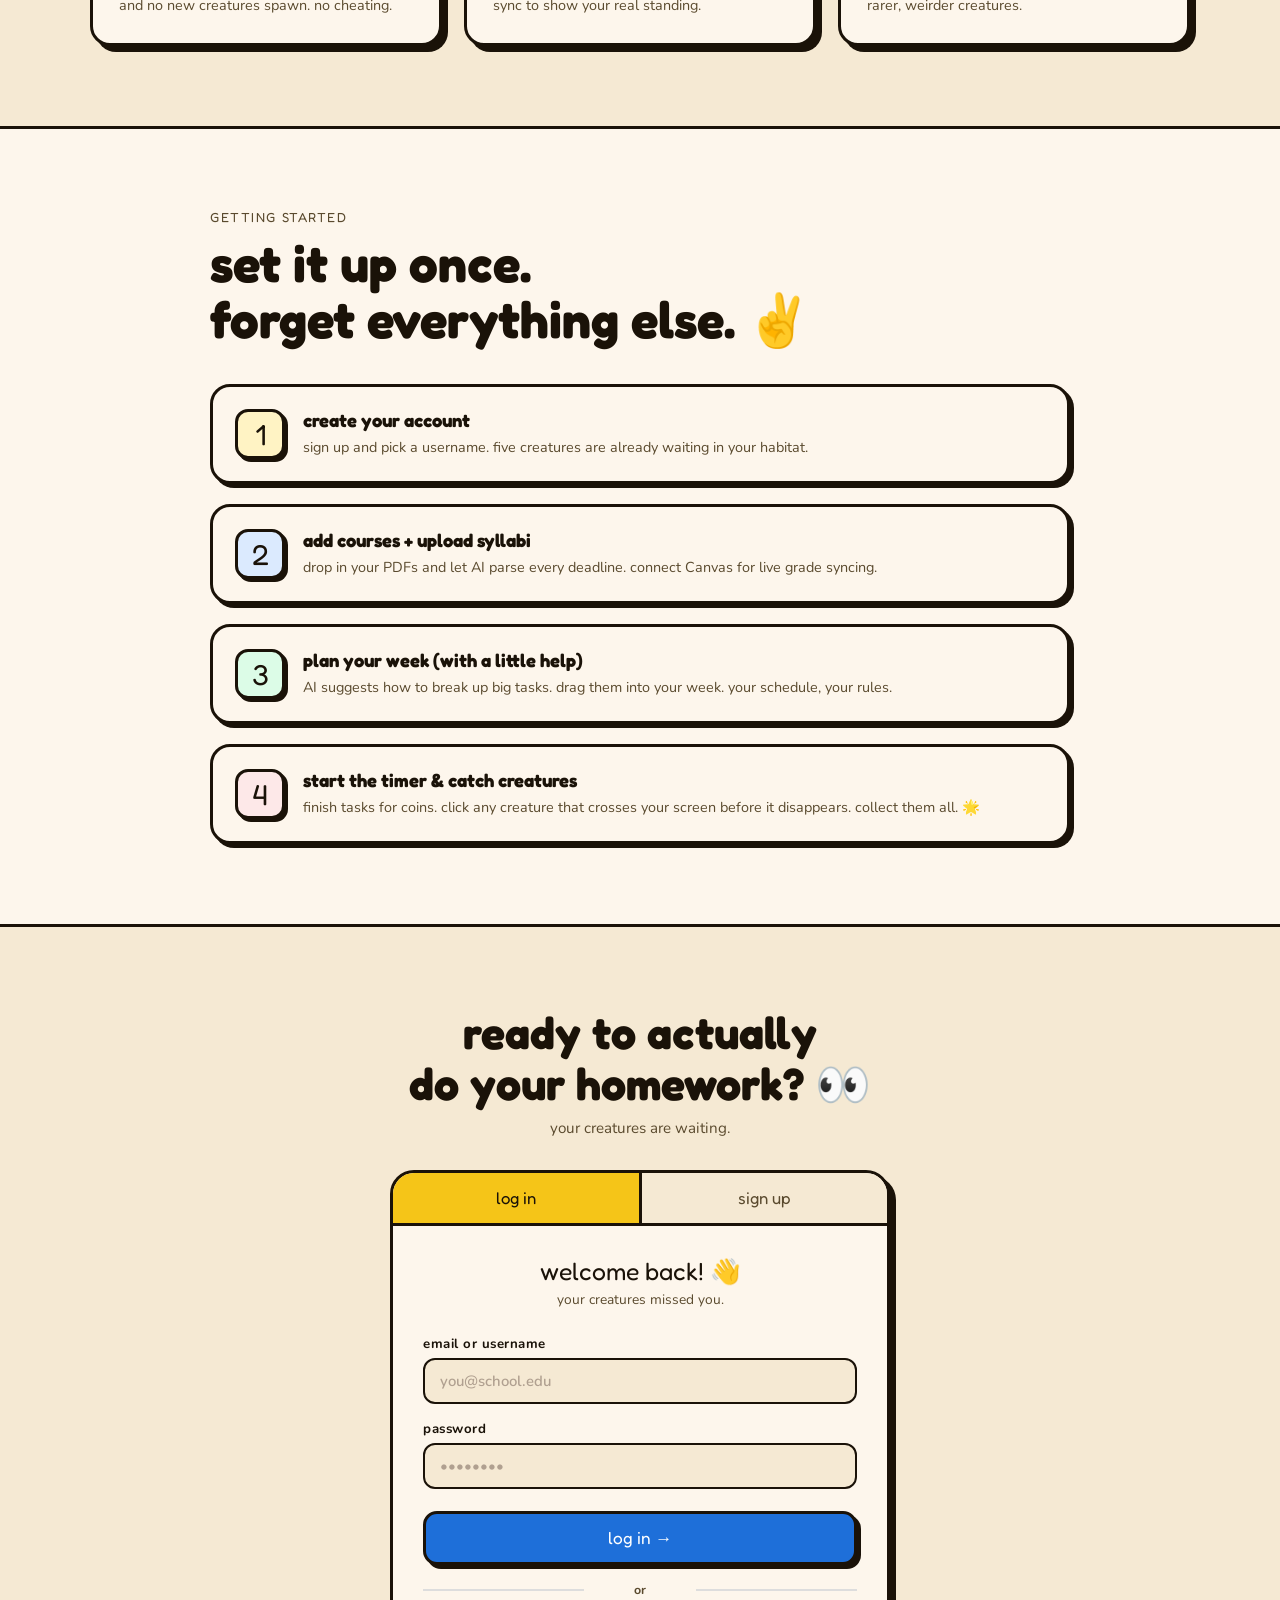
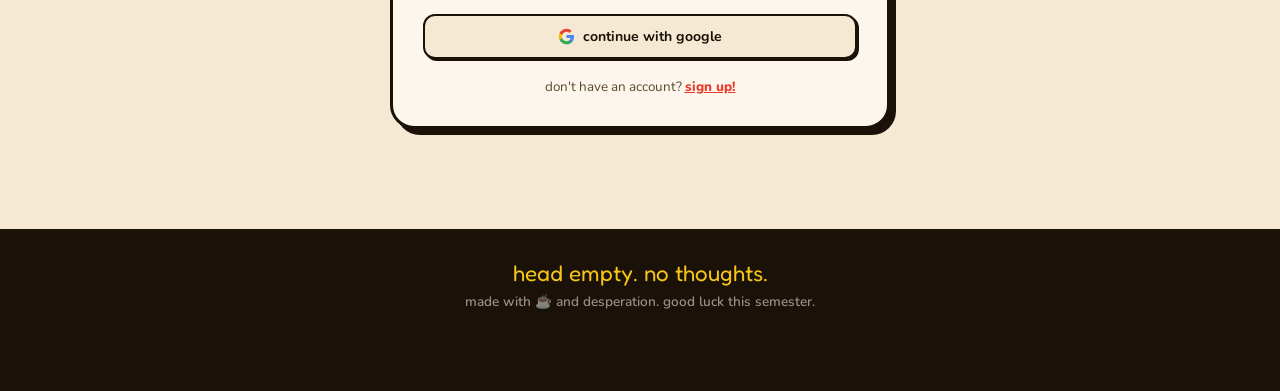
==== commit 9931f497: "updates styles" ====
--- a/index.html
+++ b/index.html
@@ -1,11 +1,27 @@
 <!DOCTYPE html>
 <html lang="en">
 <head>
+  <script>
+    (function () {
+      try {
+        if (!/\.github\.io$/i.test(window.location.hostname)) return;
+        var parts = window.location.pathname.split('/').filter(Boolean);
+        if (!parts.length) return;
+        var seg = parts[0];
+        if (!seg || /\.html?$/i.test(seg)) return;
+        var b = document.createElement('base');
+        b.href = '/' + seg + '/';
+        document.head.prepend(b);
+      } catch (e) {
+        /* no-op */
+      }
+    })();
+  </script>
   <meta charset="UTF-8" />
   <meta name="viewport" content="width=device-width, initial-scale=1.0" />
   <title>head empty. no thoughts.</title>
-  <!-- Same host as Live Server / static hosting; must match a CORS origin on the API -->
-  <meta name="api-base" content="http://127.0.0.1:8001" />
+  <!-- Optional override; set HENN_REMOTE_API_BASE in js/apiBaseConfig.js for GitHub Pages + Render -->
+  <meta name="api-base" content="" />
   <link href="https://fonts.googleapis.com/css2?family=Fredoka+One&family=Nunito:wght@400;600;700;800&display=swap" rel="stylesheet" />
   <style>
     *, *::before, *::after { box-sizing: border-box; margin: 0; padding: 0; }
@@ -58,14 +74,21 @@
 
     .creature {
       position: absolute;
+      left: 0;
       bottom: 8px;
       animation: walk linear infinite;
+      animation-fill-mode: backwards;
       cursor: pointer;
       pointer-events: all;
+      filter: drop-shadow(2px 2px 0px rgba(0,0,0,0.25));
+    }
+    .creature svg {
+      display: block;
       transition: transform 0.1s;
-      filter: drop-shadow(2px 2px 0px rgba(0,0,0,0.25));
-    }
-    .creature:hover { transform: scale(1.3) translateY(-6px) !important; }
+    }
+    .creature:hover svg {
+      transform: scale(1.3) translateY(-6px);
+    }
 
     @keyframes walk {
       from { transform: translateX(-120px); }
@@ -727,11 +750,16 @@
   </div>
 </div>
 
+<script src="js/apiBaseConfig.js"></script>
+<script src="js/apiResolve.js"></script>
 <script>
   const TRACKER_JWT_KEY = 'henn_tracker_jwt';
   const TRACKER_USER_ID_KEY = 'henn_tracker_user_id';
 
-  function getApiBase() {
+  async function getApiBase() {
+    if (typeof window.HennApiResolve !== 'undefined') {
+      return window.HennApiResolve.resolve();
+    }
     const m = document.querySelector('meta[name="api-base"]');
     const v = (m && m.getAttribute('content')) || '';
     return String(v).trim().replace(/\/$/, '');
@@ -752,10 +780,10 @@
     } catch (e) { /* ignore */ }
   }
 
-  function startGoogle() {
-    const base = getApiBase();
+  async function startGoogle() {
+    const base = await getApiBase();
     if (!base) {
-      showAuthFlash('Set the api-base meta tag in this page to your Flask server URL (see README).', false);
+      showAuthFlash('Set window.HENN_REMOTE_API_BASE in js/apiBaseConfig.js to your deployed API URL (see README).', false);
       document.getElementById('auth').scrollIntoView({ behavior: 'smooth' });
       return;
     }
@@ -807,9 +835,9 @@
   }
 
   async function handleAuth(btn, type) {
-    const base = getApiBase();
+    const base = await getApiBase();
     if (!base) {
-      showAuthFlash('Set the api-base meta tag to your Flask server URL.', false);
+      showAuthFlash('Set window.HENN_REMOTE_API_BASE in js/apiBaseConfig.js to your deployed API URL.', false);
       return;
     }
     const orig = btn.textContent;
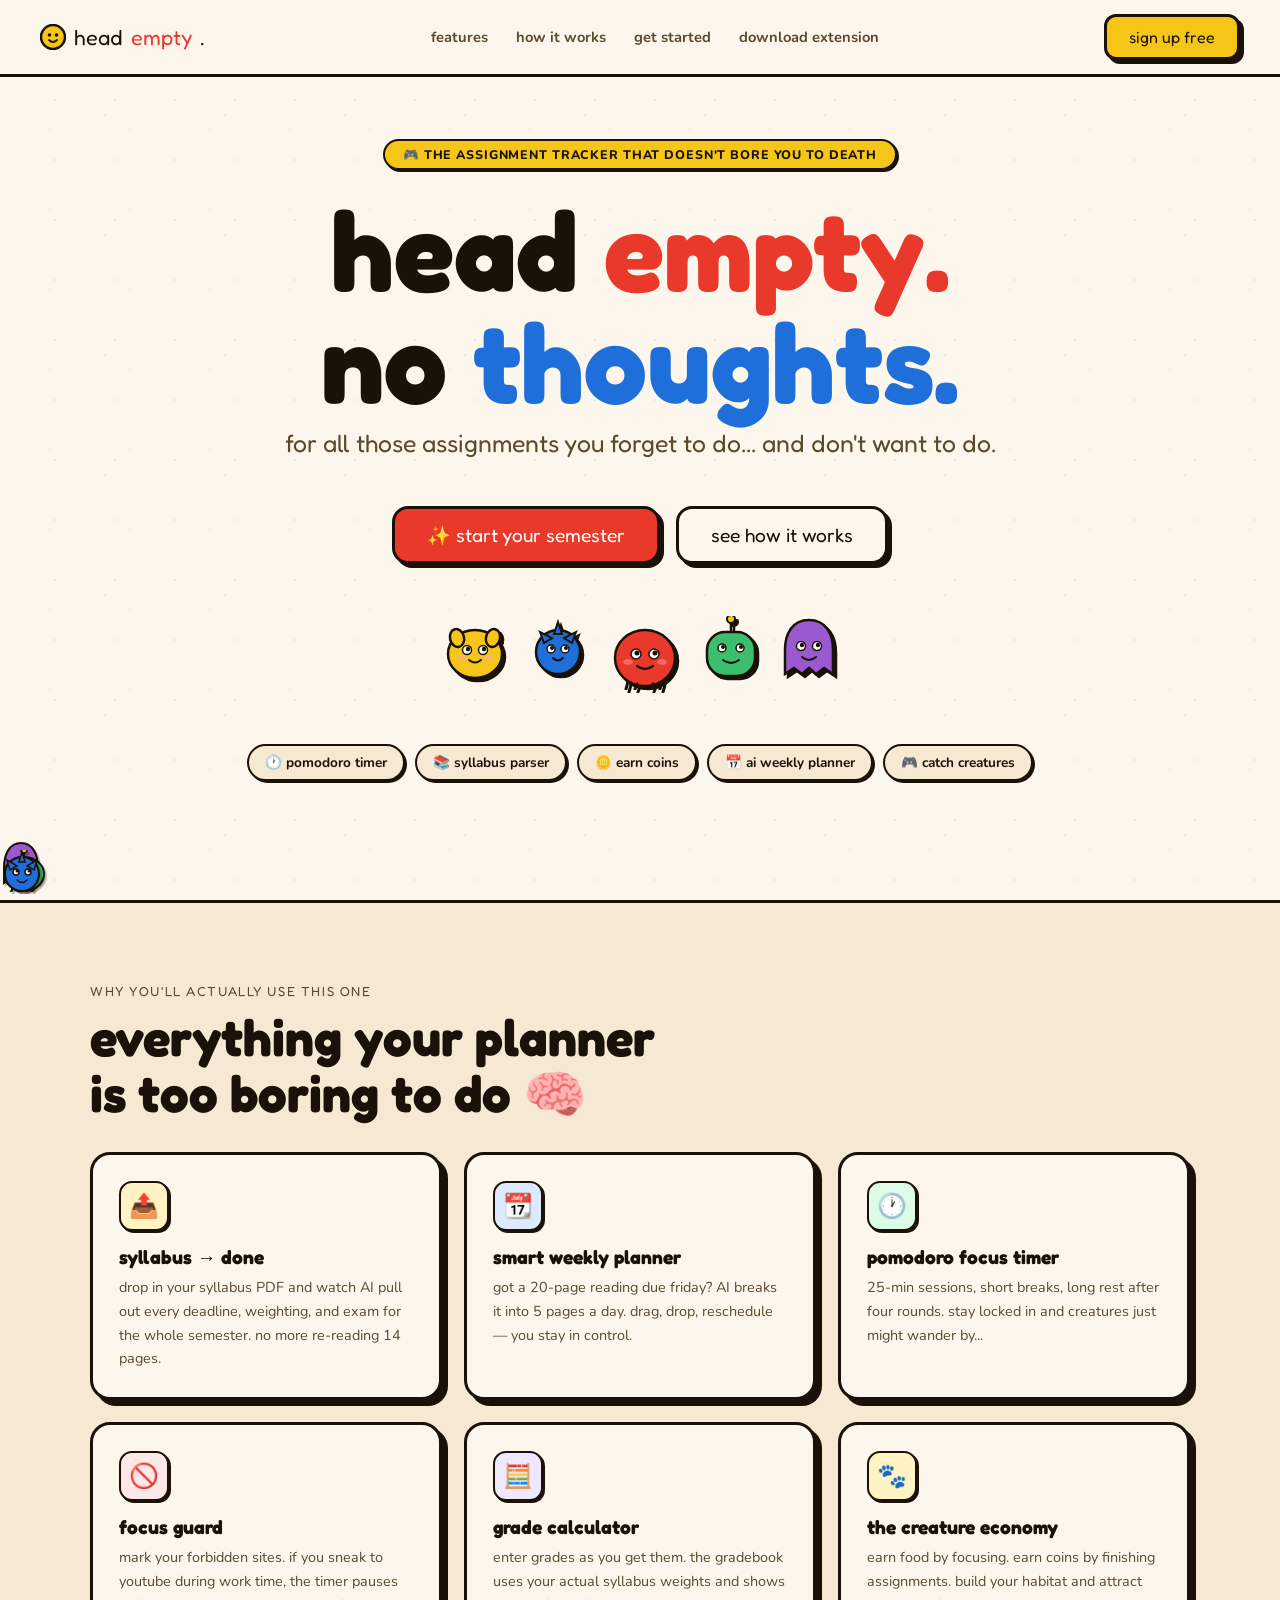
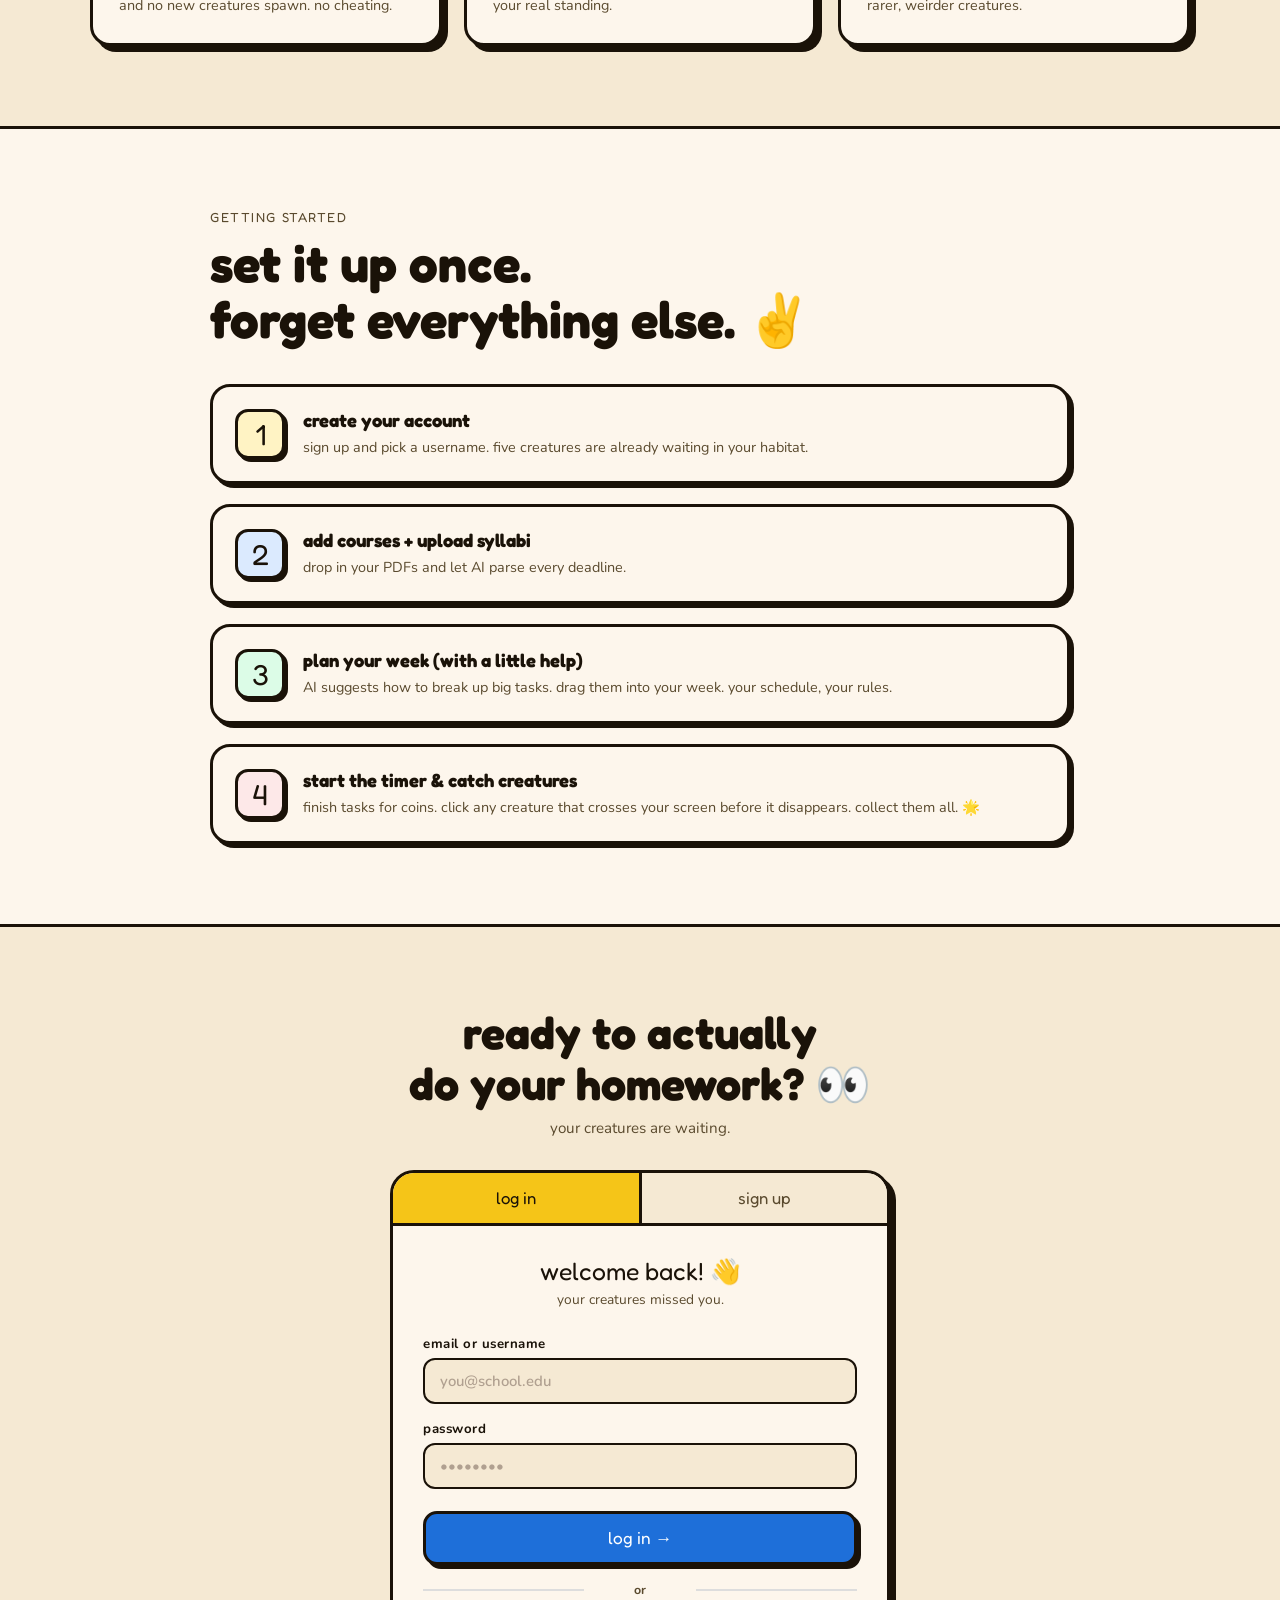
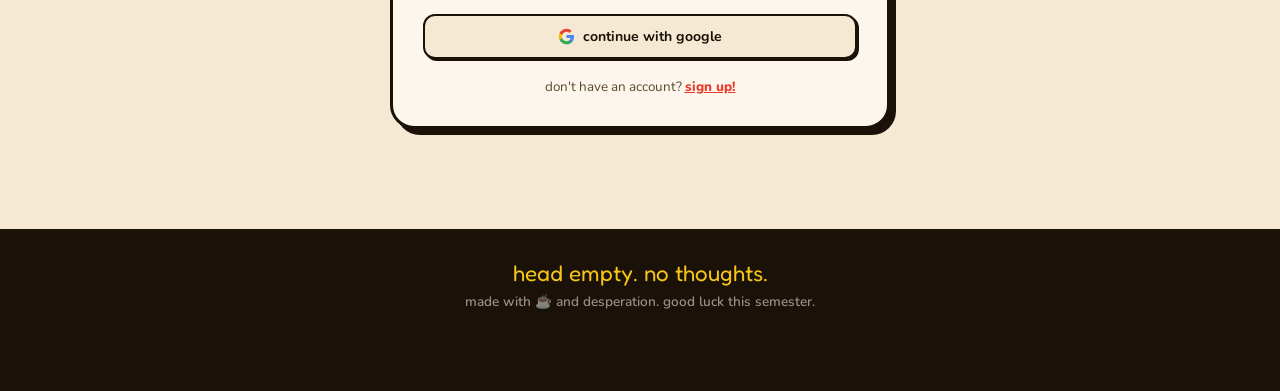
==== commit 49426cf7: "content changes" ====
--- a/index.html
+++ b/index.html
@@ -23,6 +23,9 @@
   <!-- Optional override; set HENN_REMOTE_API_BASE in js/apiBaseConfig.js for GitHub Pages + Render -->
   <meta name="api-base" content="" />
   <link href="https://fonts.googleapis.com/css2?family=Fredoka+One&family=Nunito:wght@400;600;700;800&display=swap" rel="stylesheet" />
+  <link rel="icon" href="favicon.ico" sizes="any" />
+  <link rel="icon" type="image/png" href="favicon-512.png" sizes="512x512" />
+
   <style>
     *, *::before, *::after { box-sizing: border-box; margin: 0; padding: 0; }
 
@@ -435,7 +438,7 @@
     <a href="#features">features</a>
     <a href="#how">how it works</a>
     <a href="#auth">get started</a>
-    <a href="app.html">open app</a>
+    <a href="https://github.com/rachaelchung/headempty-chromeextension">download extension</a>
   </div>
   <a class="btn btn-yellow" href="#auth">sign up free</a>
 </nav>
@@ -568,7 +571,7 @@
     <div class="feat-card">
       <div class="feat-icon" style="background:#f0e8ff;">🧮</div>
       <h3>grade calculator</h3>
-      <p>enter grades as you get them. the gradebook uses your actual syllabus weights + Canvas sync to show your real standing.</p>
+      <p>enter grades as you get them. the gradebook uses your actual syllabus weights and shows your real standing.</p>
     </div>
     <div class="feat-card">
       <div class="feat-icon" style="background:#fff3c4;">🐾</div>
@@ -596,7 +599,7 @@
         <div class="step-num" style="background:#dbeafe;">2</div>
         <div class="step-body">
           <h4>add courses + upload syllabi</h4>
-          <p>drop in your PDFs and let AI parse every deadline. connect Canvas for live grade syncing.</p>
+          <p>drop in your PDFs and let AI parse every deadline.</p>
         </div>
       </div>
       <div class="step">
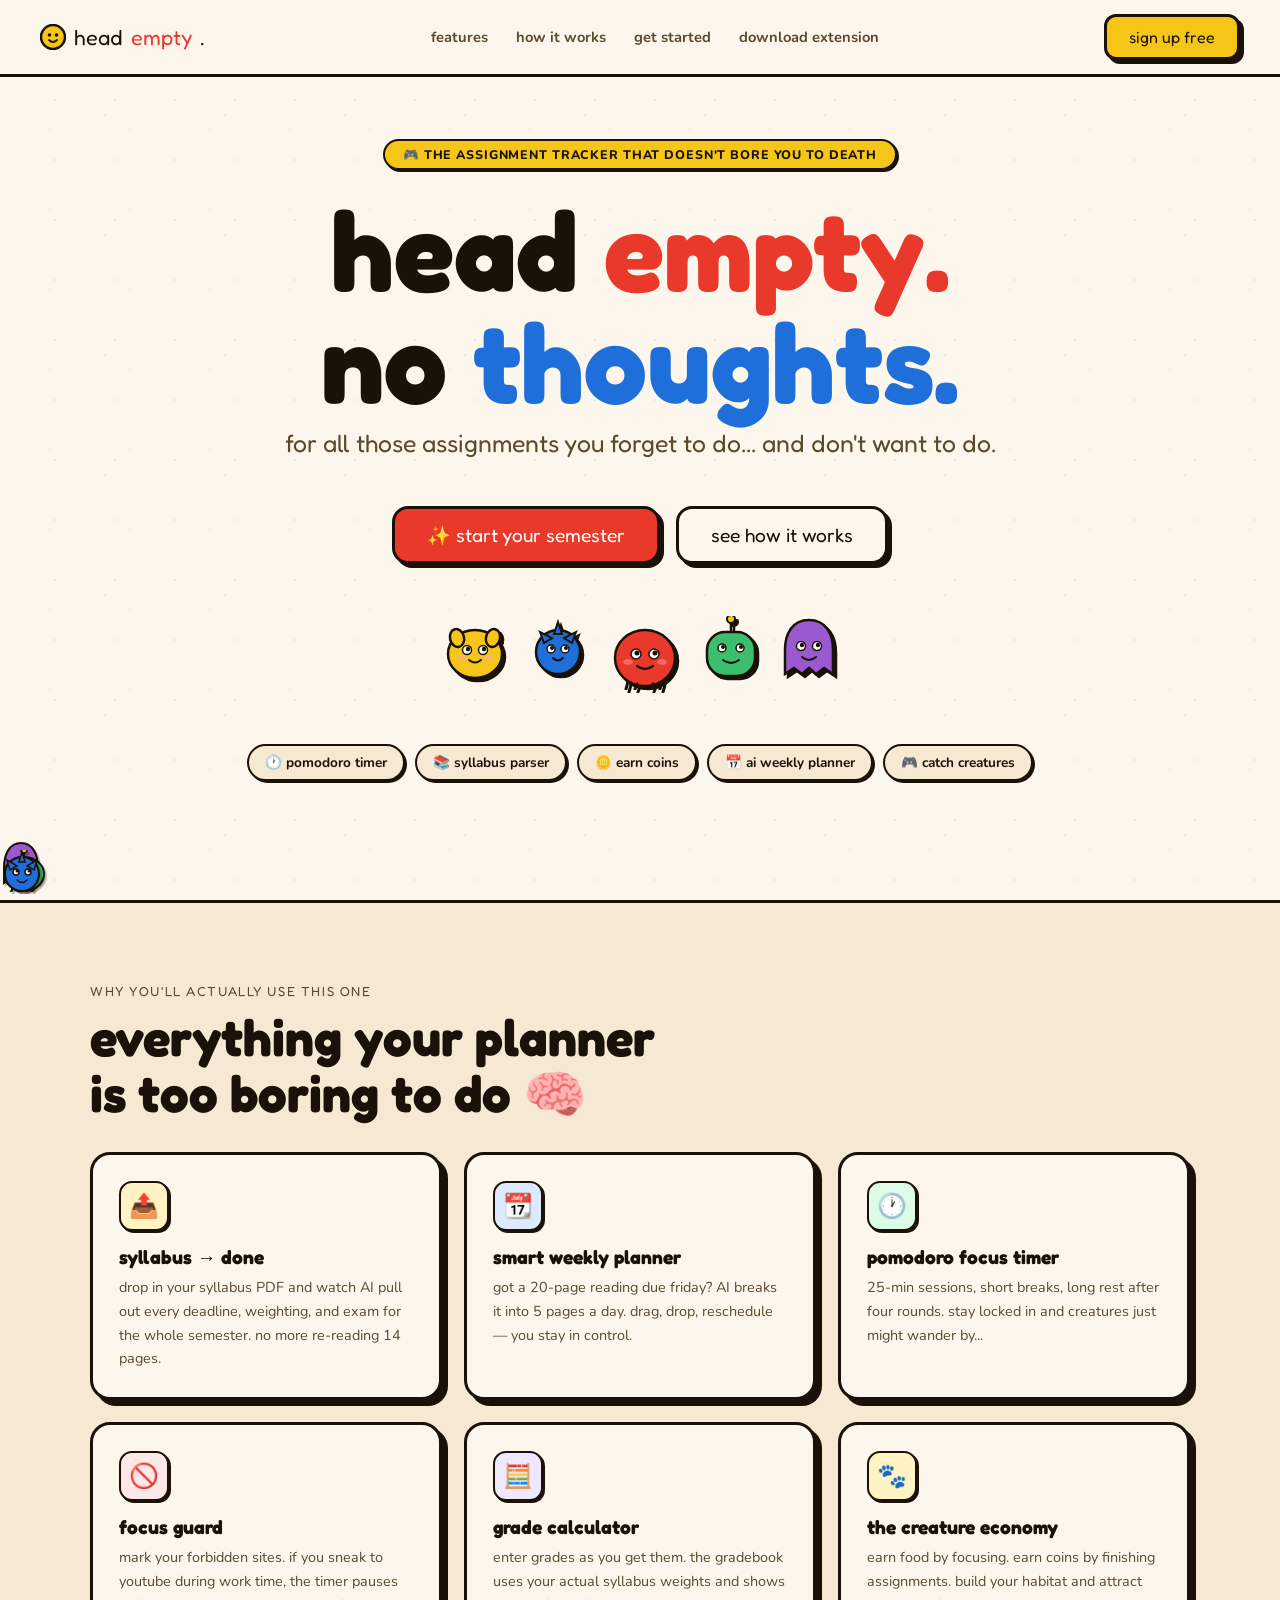
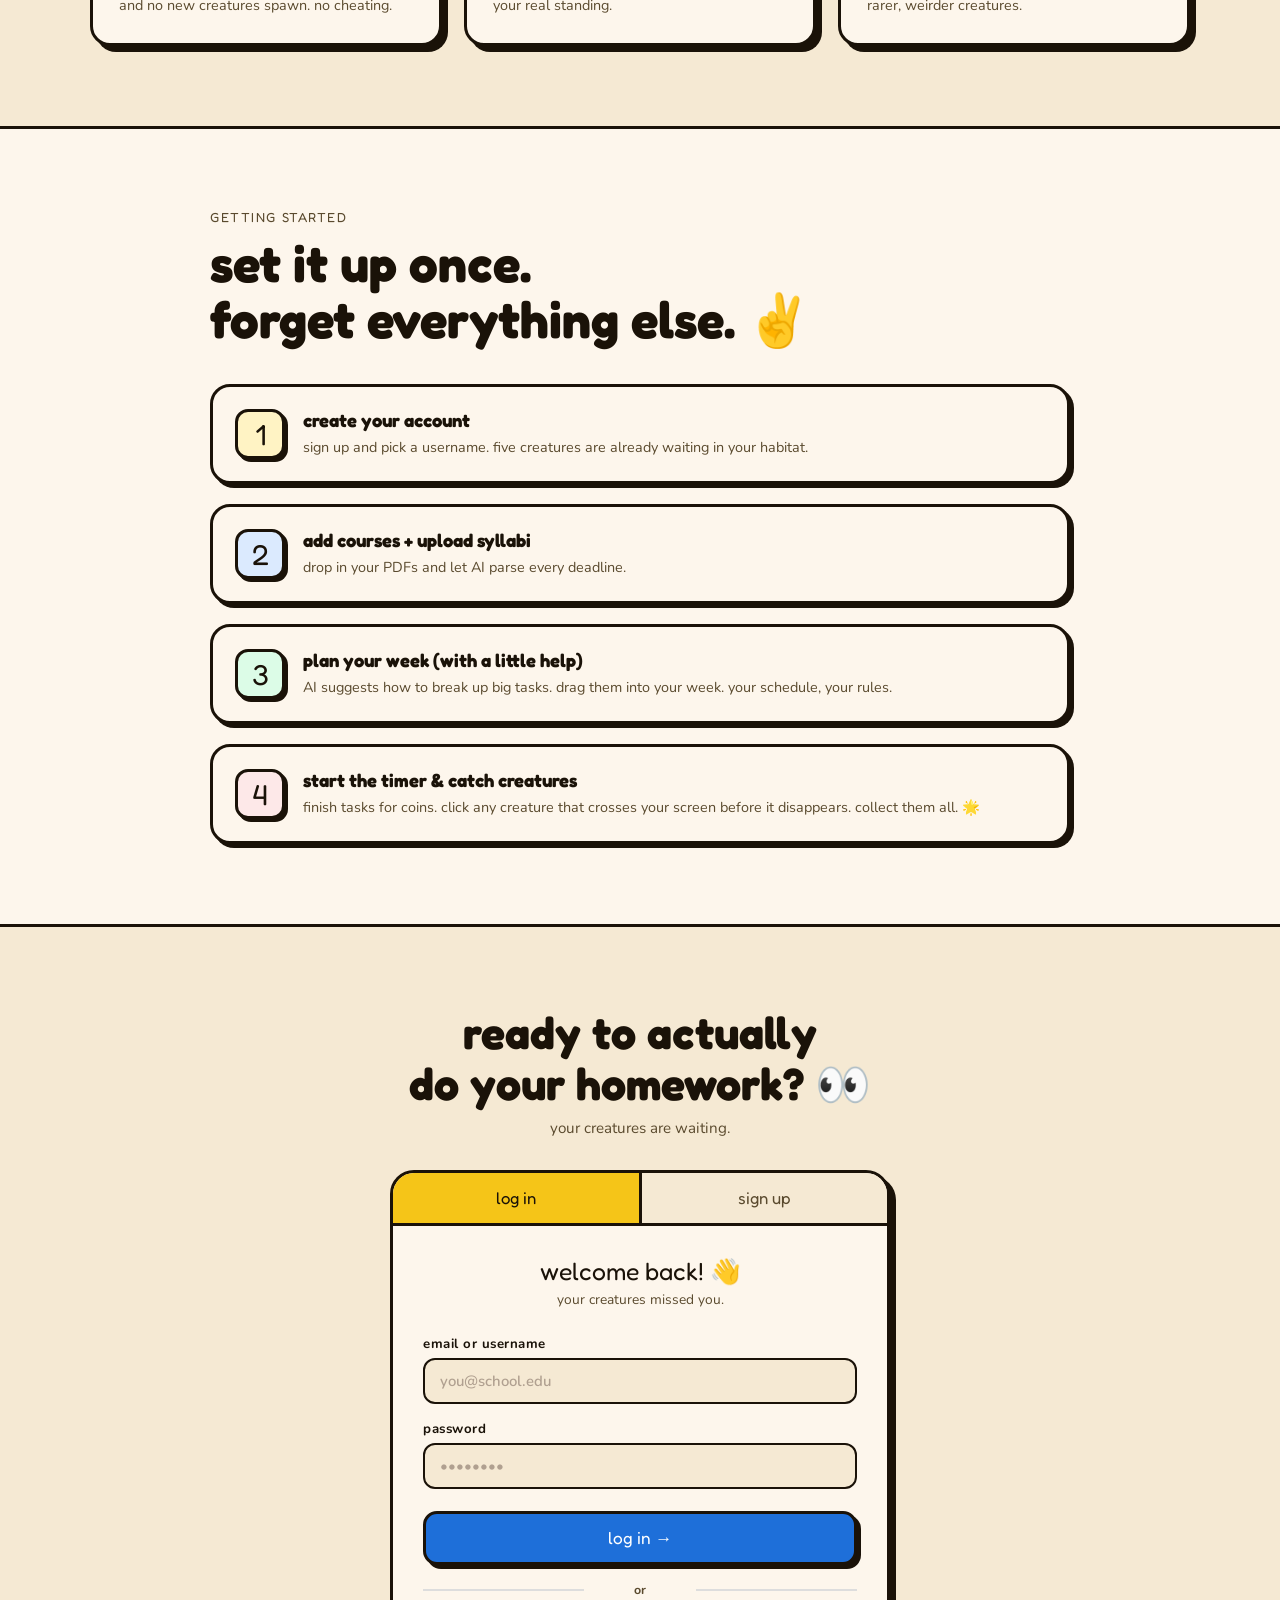
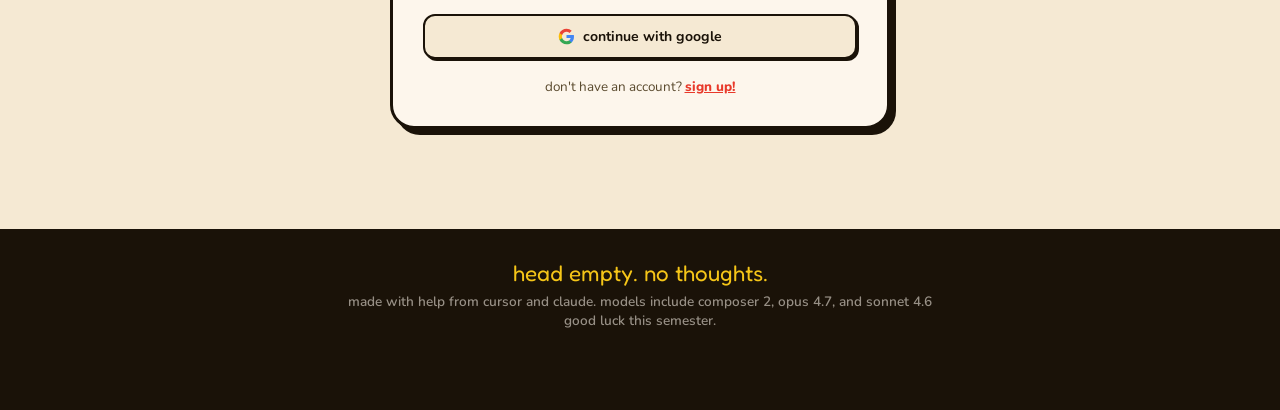
==== commit 420e0609: "Update index.html" ====
--- a/index.html
+++ b/index.html
@@ -697,7 +697,7 @@
 <!-- FOOTER -->
 <footer>
   <div class="footer-logo">head empty. no thoughts.</div>
-  <p>made with ☕ and desperation. good luck this semester.</p>
+  <p>made with help from cursor and claude. models include composer 2, opus 4.7, and sonnet 4.6 <br> good luck this semester.</p>
 </footer>
 
 <!-- WALKING CREATURES LANE -->
